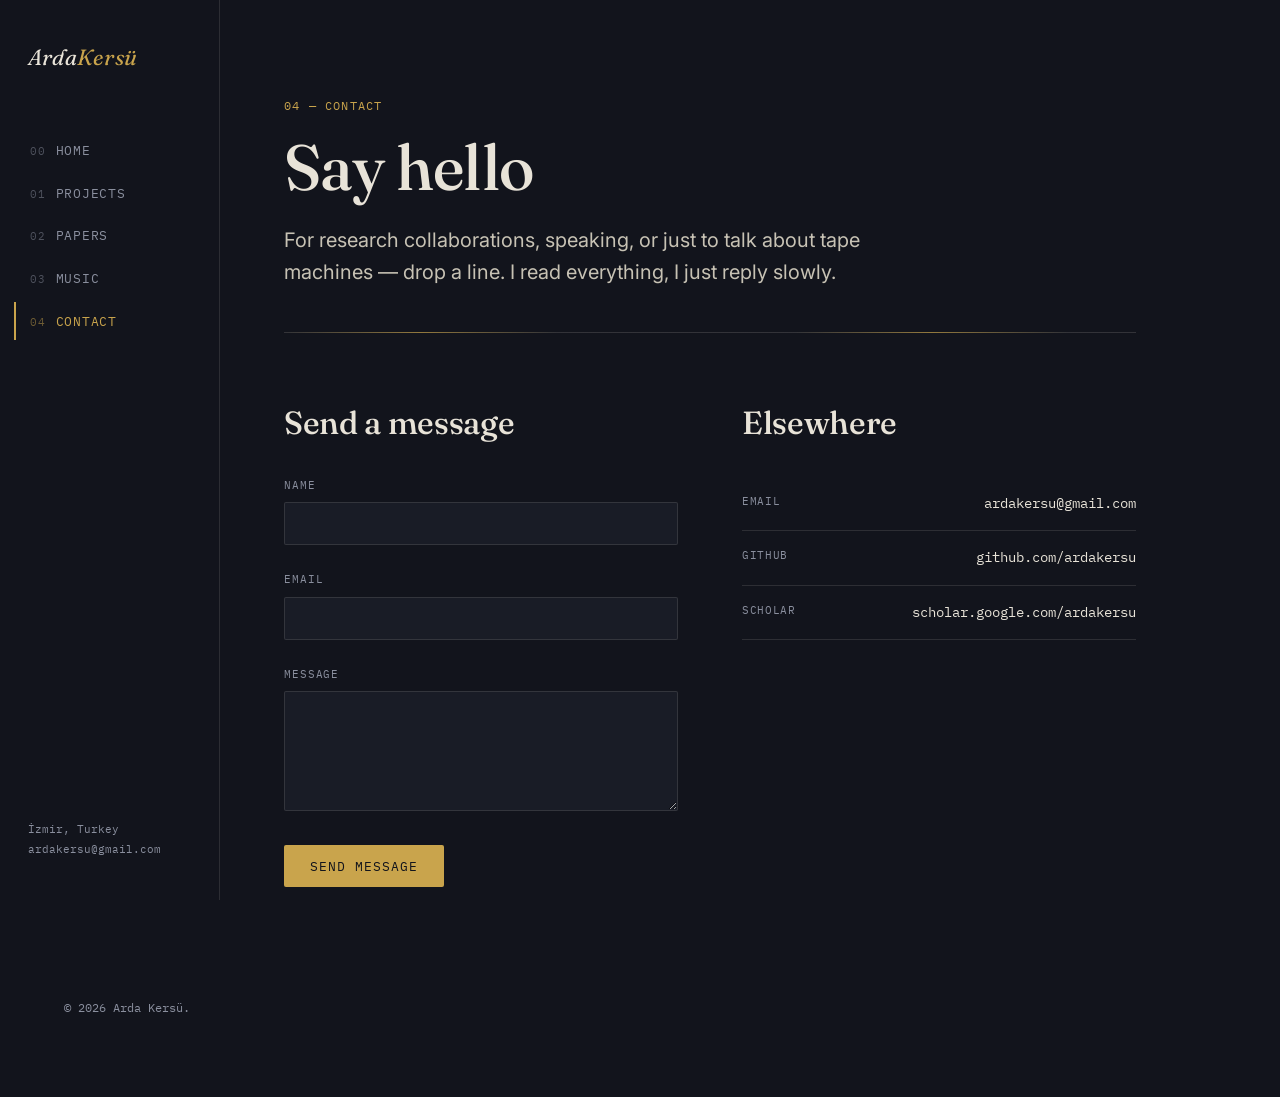
==== contact.html @ 8aab0a1e "Add files via upload" ====
<!DOCTYPE html>
<html lang="en">
<head>
<meta charset="UTF-8">
<meta name="viewport" content="width=device-width, initial-scale=1.0">
<title>Contact — Arda Kersü</title>
<link rel="preconnect" href="https://fonts.googleapis.com">
<link href="https://fonts.googleapis.com/css2?family=Fraunces:ital,wght@0,400;0,500;1,500&family=Inter:wght@400;500;600&family=IBM+Plex+Mono:wght@400;500&display=swap" rel="stylesheet">
<link rel="stylesheet" href="styles.css">
</head>
<body>

<div class="topbar">
  <a href="index.html" class="mark">A<span>.</span>V</a>
  <nav>
    <a href="index.html">Home</a>
    <a href="projects.html">Projects</a>
    <a href="papers.html">Papers</a>
    <a href="music.html">Music</a>
    <a href="contact.html" class="active">Contact</a>
  </nav>
</div>

<div class="shell">
  <aside class="spine">
    <div class="spine-top">
      <a href="index.html" class="mark">Arda<span>Kersü</span></a>
      <nav class="spine-nav">
        <a href="index.html"><span class="idx">00</span>Home</a>
        <a href="projects.html"><span class="idx">01</span>Projects</a>
        <a href="papers.html"><span class="idx">02</span>Papers</a>
        <a href="music.html"><span class="idx">03</span>Music</a>
        <a href="contact.html" class="active"><span class="idx">04</span>Contact</a>
      </nav>
    </div>
    <div class="spine-bottom">
      İzmir, Turkey<br>
      <a href="mailto:hello@adrianvoss.dev">ardakersu@gmail.com</a>
    </div>
  </aside>

  <main class="main">
    <section class="hero" style="padding-bottom:24px;">
      <div class="eyebrow">04 — Contact</div>
      <h1>Say hello</h1>
      <p class="lede">
        For research collaborations, speaking, or just to talk about
        tape machines — drop a line. I read everything, I just reply slowly.
      </p>
      <div class="signal" aria-hidden="true"></div>
    </section>

    <section style="padding-top:24px;">
      <div class="contact-grid">
        <div>
          <h2>Send a message</h2>
          <form id="contact-form" action="mailto:hello@adrianvoss.dev" method="post" enctype="text/plain">
            <div class="field">
              <label for="name">Name</label>
              <input type="text" id="name" name="name" required>
            </div>
            <div class="field">
              <label for="email">Email</label>
              <input type="email" id="email" name="email" required>
            </div>
            <div class="field">
              <label for="message">Message</label>
              <textarea id="message" name="message" required></textarea>
            </div>
            <button type="submit" class="btn">Send message</button>
          </form>
        </div>

        <div>
          <h2>Elsewhere</h2>
          <ul class="contact-list">
            <li><span>Email</span><a href="mailto:hello@adrianvoss.dev">ardakersu@gmail.com</a></li>
            <li><span>GitHub</span><a href="#">github.com/ardakersu</a></li>
            <li><span>Scholar</span><a href="#">scholar.google.com/ardakersu</a></li>
          </ul>
        </div>
      </div>
    </section>
  </main>
</div>

<footer class="page-footer">
  © 2026 Arda Kersü.
</footer>

</body>
</html>
---- styles.css ----
/* ============================================
   Design tokens
   Palette: deep ink navy + parchment + one gold accent
   Type: Fraunces (display serif) / Inter (body) / IBM Plex Mono (utility)
   ============================================ */

:root {
  --bg: #12141c;
  --bg-alt: #191c26;
  --bg-raised: #1f2330;
  --paper: #e8e3d8;
  --paper-dim: #c7c2b4;
  --muted: #8a8f9e;
  --accent: #c9a44c;
  --accent-dim: #8f7638;
  --line: rgba(232, 227, 216, 0.12);
  --line-strong: rgba(232, 227, 216, 0.22);

  --font-display: "Fraunces", Georgia, serif;
  --font-body: "Inter", -apple-system, BlinkMacSystemFont, sans-serif;
  --font-mono: "IBM Plex Mono", ui-monospace, monospace;

  --nav-width: 220px;
  --gutter: clamp(24px, 5vw, 64px);
}

* {
  box-sizing: border-box;
  margin: 0;
  padding: 0;
}

html {
  scroll-behavior: smooth;
}

body {
  background: var(--bg);
  color: var(--paper);
  font-family: var(--font-body);
  font-size: 16px;
  line-height: 1.6;
  min-height: 100vh;
}

@media (prefers-reduced-motion: reduce) {
  * {
    animation-duration: 0.01ms !important;
    transition-duration: 0.01ms !important;
    scroll-behavior: auto !important;
  }
}

a {
  color: inherit;
  text-decoration: none;
}

a:focus-visible,
button:focus-visible,
input:focus-visible,
textarea:focus-visible {
  outline: 2px solid var(--accent);
  outline-offset: 3px;
}

img {
  max-width: 100%;
  display: block;
}

/* ============================================
   Layout shell — spine nav + content
   ============================================ */

.shell {
  display: flex;
  min-height: 100vh;
}

.spine {
  width: var(--nav-width);
  flex-shrink: 0;
  border-right: 1px solid var(--line);
  padding: 40px 28px;
  display: flex;
  flex-direction: column;
  justify-content: space-between;
  position: sticky;
  top: 0;
  height: 100vh;
}

.spine-top .mark {
  font-family: var(--font-display);
  font-size: 22px;
  font-style: italic;
  letter-spacing: 0.01em;
}

.spine-top .mark span {
  color: var(--accent);
}

.spine-nav {
  margin-top: 56px;
  display: flex;
  flex-direction: column;
  gap: 4px;
}

.spine-nav a {
  font-family: var(--font-mono);
  font-size: 12.5px;
  letter-spacing: 0.06em;
  text-transform: uppercase;
  color: var(--muted);
  padding: 9px 0;
  border-left: 2px solid transparent;
  padding-left: 14px;
  margin-left: -14px;
  transition: color 0.15s ease, border-color 0.15s ease;
  display: flex;
  align-items: baseline;
  gap: 10px;
}

.spine-nav a .idx {
  opacity: 0.5;
  font-size: 11px;
}

.spine-nav a:hover {
  color: var(--paper);
}

.spine-nav a.active {
  color: var(--accent);
  border-left-color: var(--accent);
}

.spine-bottom {
  font-family: var(--font-mono);
  font-size: 11px;
  color: var(--muted);
  line-height: 1.8;
}

.spine-bottom a:hover {
  color: var(--accent);
}

.main {
  flex: 1;
  min-width: 0;
}

/* Mobile top bar (hidden on desktop) */
.topbar {
  display: none;
}

@media (max-width: 860px) {
  .spine {
    display: none;
  }
  .topbar {
    display: flex;
    align-items: center;
    justify-content: space-between;
    padding: 18px var(--gutter);
    border-bottom: 1px solid var(--line);
    position: sticky;
    top: 0;
    background: var(--bg);
    z-index: 10;
  }
  .topbar .mark {
    font-family: var(--font-display);
    font-style: italic;
    font-size: 19px;
  }
  .topbar .mark span {
    color: var(--accent);
  }
  .topbar nav {
    display: flex;
    gap: 18px;
    font-family: var(--font-mono);
    font-size: 11px;
    text-transform: uppercase;
    letter-spacing: 0.05em;
    color: var(--muted);
    flex-wrap: wrap;
  }
  .topbar nav a.active {
    color: var(--accent);
  }
}

/* ============================================
   Signal line — signature motif
   a thin rule that behaves like a waveform trace;
   reused as section divider across every page
   ============================================ */

.signal {
  height: 1px;
  width: 100%;
  background: linear-gradient(
    90deg,
    var(--line-strong) 0%,
    var(--accent) 8%,
    var(--line-strong) 16%,
    var(--line-strong) 30%,
    var(--accent) 38%,
    var(--line-strong) 46%,
    var(--line-strong) 64%,
    var(--accent) 70%,
    var(--line-strong) 78%,
    var(--line-strong) 100%
  );
  background-size: 200% 100%;
  opacity: 0.7;
  animation: drift 14s linear infinite;
}

@keyframes drift {
  from {
    background-position: 0% 0;
  }
  to {
    background-position: -200% 0;
  }
}

/* ============================================
   Shared content blocks
   ============================================ */

section {
  padding: 72px var(--gutter);
  max-width: 980px;
}

.eyebrow {
  font-family: var(--font-mono);
  font-size: 12px;
  letter-spacing: 0.1em;
  text-transform: uppercase;
  color: var(--accent);
  margin-bottom: 18px;
}

h1 {
  font-family: var(--font-display);
  font-weight: 500;
  font-size: clamp(38px, 5.5vw, 64px);
  line-height: 1.05;
  letter-spacing: -0.01em;
}

h1 em {
  color: var(--accent);
  font-style: italic;
}

h2 {
  font-family: var(--font-display);
  font-weight: 500;
  font-size: clamp(24px, 3vw, 32px);
  letter-spacing: -0.01em;
  margin-bottom: 28px;
}

p.lede {
  font-size: clamp(17px, 1.6vw, 20px);
  color: var(--paper-dim);
  max-width: 620px;
  margin-top: 24px;
}

.hero {
  padding-top: 96px;
  padding-bottom: 56px;
}

.hero .signal {
  margin-top: 44px;
}

/* Cards */

.grid {
  display: grid;
  grid-template-columns: repeat(auto-fill, minmax(280px, 1fr));
  gap: 1px;
  background: var(--line);
  border: 1px solid var(--line);
  margin-top: 8px;
}

.card {
  background: var(--bg);
  padding: 32px;
  transition: background 0.2s ease;
}

.card:hover {
  background: var(--bg-alt);
}

.card .tag {
  font-family: var(--font-mono);
  font-size: 11px;
  color: var(--accent);
  text-transform: uppercase;
  letter-spacing: 0.08em;
}

.card h3 {
  font-family: var(--font-display);
  font-size: 22px;
  font-weight: 500;
  margin: 12px 0 10px;
}

.card p {
  color: var(--muted);
  font-size: 14.5px;
}

.card .meta {
  margin-top: 18px;
  display: flex;
  gap: 14px;
  font-family: var(--font-mono);
  font-size: 11.5px;
  color: var(--paper-dim);
}

/* Paper / publication list */

.pub-list {
  margin-top: 8px;
  border-top: 1px solid var(--line);
}

.pub {
  display: grid;
  grid-template-columns: 56px 1fr auto;
  gap: 24px;
  align-items: baseline;
  padding: 26px 0;
  border-bottom: 1px solid var(--line);
}

.pub .idx {
  font-family: var(--font-mono);
  color: var(--muted);
  font-size: 13px;
}

.pub .title {
  font-family: var(--font-display);
  font-size: 19px;
}

.pub .venue {
  color: var(--muted);
  font-size: 13.5px;
  margin-top: 6px;
}

.pub .year {
  font-family: var(--font-mono);
  color: var(--accent);
  font-size: 13px;
}

.pub .links {
  font-family: var(--font-mono);
  font-size: 12px;
  color: var(--muted);
  margin-top: 10px;
  display: flex;
  gap: 14px;
}

.pub .links a:hover {
  color: var(--accent);
}

@media (max-width: 600px) {
  .pub {
    grid-template-columns: 1fr;
    gap: 6px;
  }
}

/* Music / track list */

.track-list {
  margin-top: 8px;
}

.track {
  display: grid;
  grid-template-columns: 44px 1fr auto 64px;
  align-items: center;
  gap: 20px;
  padding: 18px 0;
  border-bottom: 1px solid var(--line);
  font-family: var(--font-mono);
}

.track .idx {
  color: var(--muted);
  font-size: 13px;
}

.track .name {
  font-family: var(--font-body);
  font-size: 16px;
  color: var(--paper);
}

.track .name .release {
  display: block;
  font-family: var(--font-mono);
  font-size: 11.5px;
  color: var(--muted);
  margin-top: 3px;
  text-transform: uppercase;
  letter-spacing: 0.04em;
}

.track .dur {
  color: var(--muted);
  font-size: 12.5px;
}

.wave {
  display: flex;
  align-items: center;
  gap: 2px;
  height: 20px;
}

.wave i {
  display: block;
  width: 2px;
  background: var(--accent);
  opacity: 0.55;
  border-radius: 1px;
}

/* Contact */

.contact-grid {
  display: grid;
  grid-template-columns: 1fr 1fr;
  gap: 64px;
  margin-top: 16px;
}

@media (max-width: 700px) {
  .contact-grid {
    grid-template-columns: 1fr;
    gap: 40px;
  }
}

label {
  display: block;
  font-family: var(--font-mono);
  font-size: 11px;
  text-transform: uppercase;
  letter-spacing: 0.08em;
  color: var(--muted);
  margin-bottom: 8px;
}

.field {
  margin-bottom: 26px;
}

input,
textarea {
  width: 100%;
  background: var(--bg-alt);
  border: 1px solid var(--line);
  color: var(--paper);
  padding: 12px 14px;
  font-family: var(--font-body);
  font-size: 14.5px;
  border-radius: 2px;
}

input:focus,
textarea:focus {
  border-color: var(--accent);
}

textarea {
  resize: vertical;
  min-height: 120px;
}

.btn {
  display: inline-block;
  font-family: var(--font-mono);
  font-size: 12.5px;
  text-transform: uppercase;
  letter-spacing: 0.08em;
  background: var(--accent);
  color: var(--bg);
  padding: 13px 26px;
  border: none;
  cursor: pointer;
  border-radius: 2px;
  transition: opacity 0.15s ease;
}

.btn:hover {
  opacity: 0.85;
}

.contact-list {
  list-style: none;
  margin-top: 8px;
}

.contact-list li {
  padding: 16px 0;
  border-bottom: 1px solid var(--line);
  display: flex;
  justify-content: space-between;
  font-family: var(--font-mono);
  font-size: 13.5px;
}

.contact-list li span:first-child {
  color: var(--muted);
  text-transform: uppercase;
  font-size: 11px;
  letter-spacing: 0.06em;
}

.contact-list li a:hover {
  color: var(--accent);
}

/* Footer */

footer.page-footer {
  padding: 40px var(--gutter) 80px;
  font-family: var(--font-mono);
  font-size: 11.5px;
  color: var(--muted);
  max-width: 980px;
}
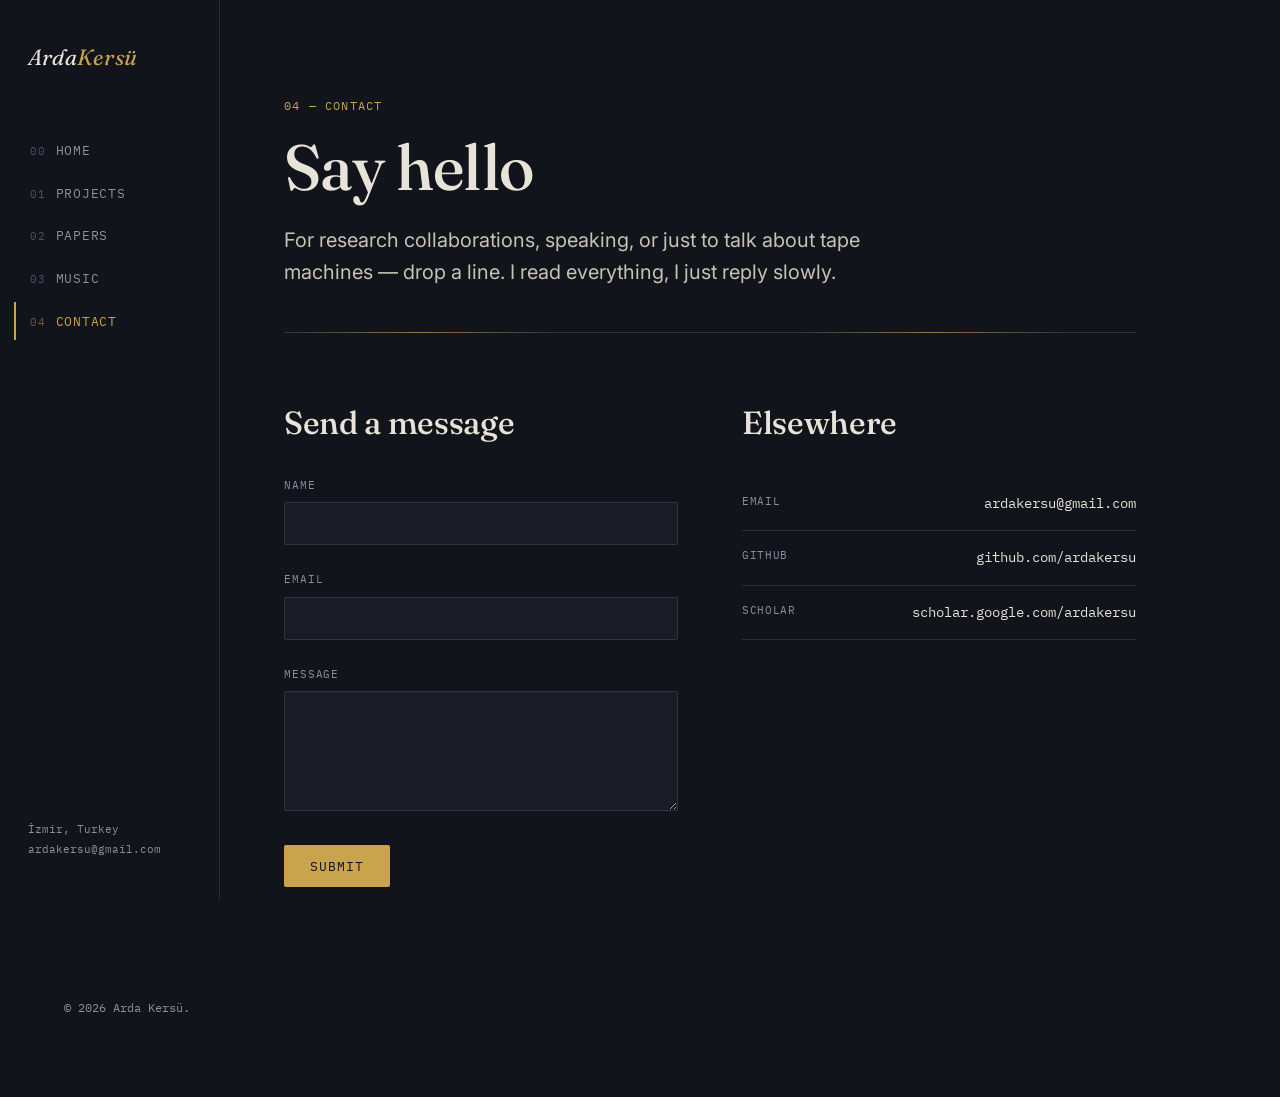
==== commit 69ece122: "Change button text from 'Send message' to 'Submit'" ====
--- a/contact.html
+++ b/contact.html
@@ -67,7 +67,7 @@
               <label for="message">Message</label>
               <textarea id="message" name="message" required></textarea>
             </div>
-            <button type="submit" class="btn">Send message</button>
+            <button type="submit" class="btn">Submit</button>
           </form>
         </div>
 
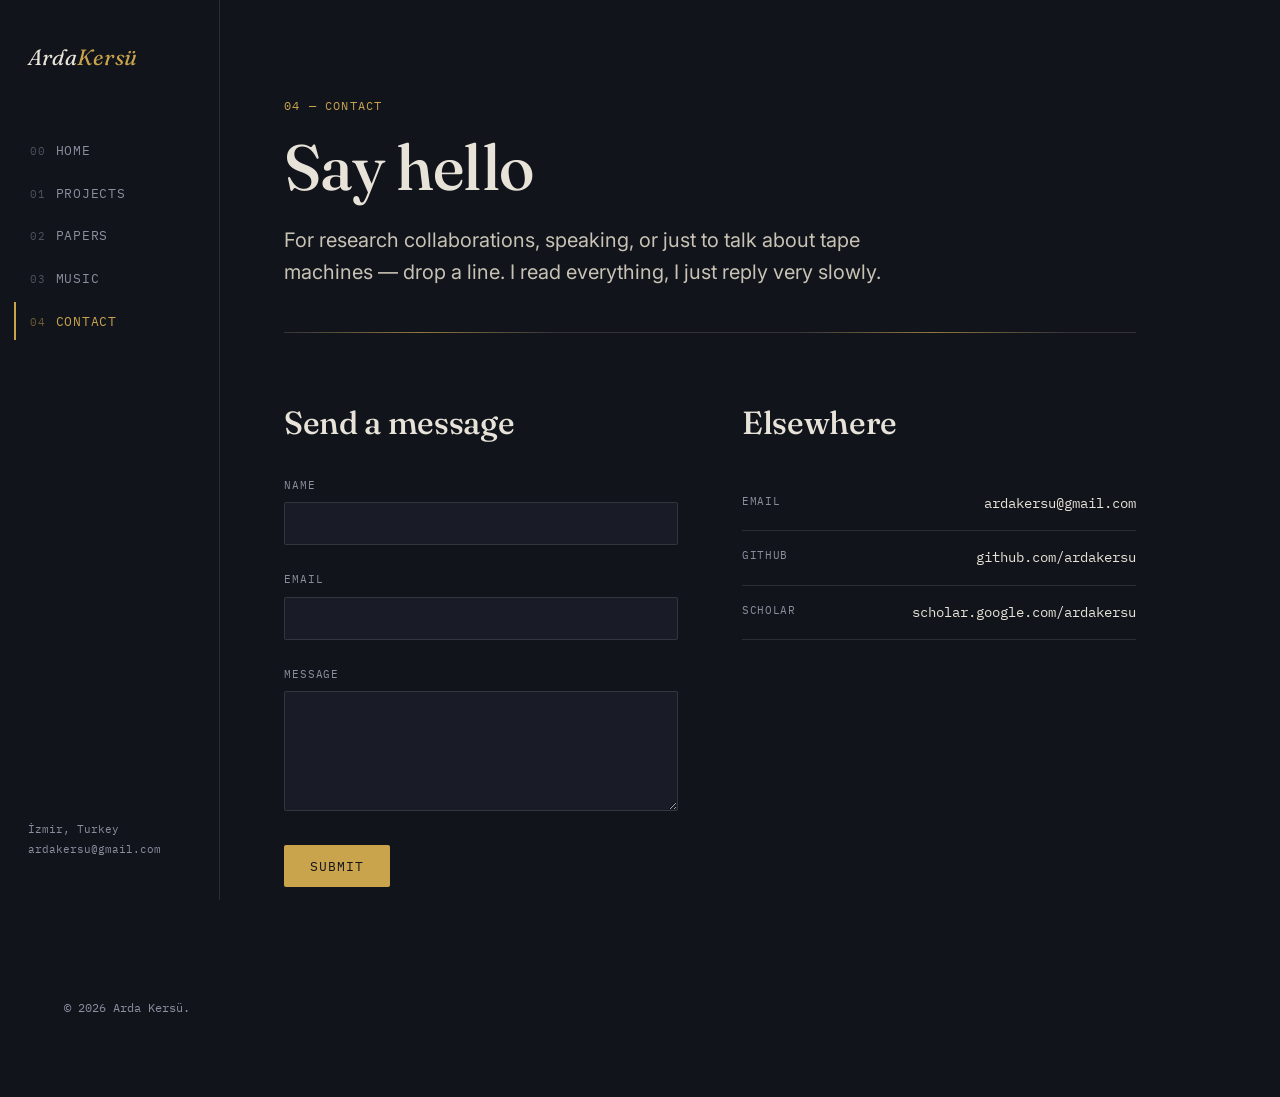
==== commit 627e6584: "Update contact.html" ====
--- a/contact.html
+++ b/contact.html
@@ -45,7 +45,7 @@
       <h1>Say hello</h1>
       <p class="lede">
         For research collaborations, speaking, or just to talk about
-        tape machines — drop a line. I read everything, I just reply slowly.
+        tape machines — drop a line. I read everything, I just reply very slowly.
       </p>
       <div class="signal" aria-hidden="true"></div>
     </section>
